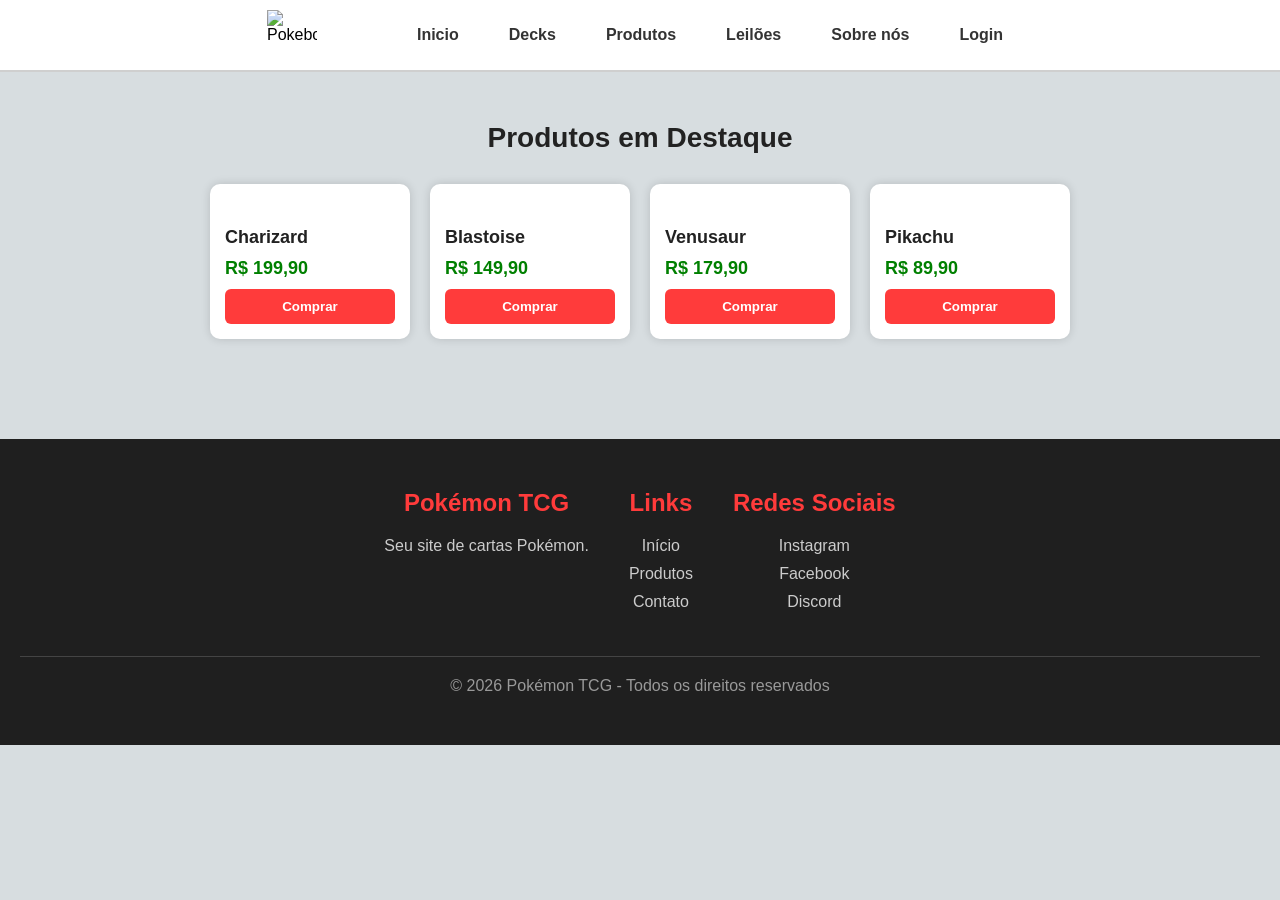
==== index.html @ 37d03e7b "rodapé e cabeçalho pronto" ====
<!DOCTYPE html>
<html lang="pt-BR">
<head>
<meta charset="UTF-8">
<meta name="viewport" content="width=device-width, initial-scale=1.0">
<title>Pokémon TCG</title>
<style>
    
*{
    margin:0;
    padding:0;
    box-sizing:border-box;
    font-family: Arial, Helvetica, sans-serif;
}

body{
    background:#d7dde0;
}

header{
    width:100%;
    background:white;
    border-bottom:2px solid #cfcfcf;
}
.topbar{
    width:100%;
    height:70px;
    display:flex;
    justify-content:center;
    align-items:center;
    gap:50px;
}

.topbar a{
    text-decoration:none;
    color:#333;
    font-weight:bold;
    transition:0.3s;
}

.topbar a:hover{
    color:#ff3b3b;
}

.banner{
    width:100%;
    height:280px;
    background:linear-gradient(135deg,#77d37d,#b6ffbe);
    display:flex;
    justify-content:center;
    align-items:center;
    flex-direction:column;
    color:white;
    text-align:center;
}

.banner h1{
    background:#d65a6f;
    padding:12px 50px;
    border-radius:5px;
    font-size:32px;
    margin-bottom:10px;
}

.banner p{
    font-size:18px;
    text-shadow:1px 1px 2px black;
}

.produtos{
    width:100%;
    padding:50px 0;
    display:flex;
    justify-content:center;
    
}
.box-produtos{
    width:1100px;
}

.titulo{
    text-align:center;
    margin-bottom:30px;
    color:#222;
    font-size:28px;
}

.lista{
    display:flex;
    justify-content:center;
    gap:20px;
    flex-wrap:wrap;
}

.card{
    width:200px;
    background:white;
    border-radius:10px;
    padding:15px;
    box-shadow:0 0 10px rgba(0,0,0,0.15);
    transition:0.3s;
}

.card:hover{
    transform:translateY(-5px);
}

.card img{
    width:100%;
    border-radius:8px;
}

.card h3{
    margin-top:10px;
    font-size:18px;
    color:#222;
}

.preco{
    color:green;
    font-weight:bold;
    margin:10px 0;
    font-size:18px;
}

.botao{
    width:100%;
    padding:10px;
    border:none;
    border-radius:6px;
    background:#ff3b3b;
    color:white;
    font-weight:bold;
    cursor:pointer;
    transition:0.3s;
}

.botao:hover{
    background:#d92d2d;
}

footer{
    background:#1f1f1f;
    color:white;
    padding:50px 20px;
    margin-top:50px;
}

.footer-container{
    max-width:1200px;
    margin:auto;
    display:flex;
    flex-wrap:wrap;
    gap:40px;
    justify-content:center;
    text-align:center;
}

.footer-box h2{
    margin-bottom:15px;
    color:#ff3b3b;
}

.footer-box p{
      color:#ccc;
    text-decoration:none;
    line-height:28px;
}
.footer-box a{
    color:#ccc;
    text-decoration:none;
    line-height:28px;
}

.footer-box a:hover{
    color:white;
}

.copy{
    text-align:center;
    margin-top:40px;
    border-top:1px solid #444;
    padding-top:20px;
    color:#999;
}
  
.logo{
    width:50px;
    height:50px;
    margin-right:40px;
      position: relative;
    left: -10px;
}

.logo img{
    width:80px;
    height:80px;
}
</style>
</head>
<body>
<header>
    <div class="topbar">
         <img class="logo" src="pokebola.png" alt="Pokebola">
        <a href="index.html">Inicio</a>
        <a>Decks</a>
        <a>Produtos</a>
        <a>Leilões</a>
        <a href="#">Sobre nós</a>
        <a href="Login.html">Login</a>
    </div>
</header>

<div class="produtos">

    <div class="box-produtos">
        <h2 class="titulo">Produtos em Destaque</h2>
        <div class="lista">
            <div class="card">
                <img src="https://images.pokemontcg.io/base1/4.png" alt="">
                <h3>Charizard</h3>
                <p class="preco">R$ 199,90</p>
                <button class="botao">Comprar</button>
            </div>
            <div class="card">
                <img src="https://images.pokemontcg.io/base1/2.png" alt="">
                <h3>Blastoise</h3>
                <p class="preco">R$ 149,90</p>
                <button class="botao">Comprar</button>
            </div>
            <div class="card">
                <img src="https://images.pokemontcg.io/base1/15.png" alt="">
                <h3>Venusaur</h3>
                <p class="preco">R$ 179,90</p>
                <button class="botao">Comprar</button>
            </div>

            <div class="card">
                <img src="https://images.pokemontcg.io/base1/58.png" alt="">
                <h3>Pikachu</h3>
                <p class="preco">R$ 89,90</p>
                <button class="botao">Comprar</button>
            </div>
        </div>
    </div>
</div>
<footer>
    <div class="footer-container">
        <div class="footer-box">
            <h2>Pokémon TCG</h2>
            <p>Seu site de cartas Pokémon.</p>
        </div>
        <div class="footer-box">
            <h2>Links</h2>
            <a href="#">Início</a><br>
            <a href="#">Produtos</a><br>
            <a href="#">Contato</a>
        </div>
        <div class="footer-box">
            <h2>Redes Sociais</h2>
            <p>Instagram</p>
            <p>Facebook</p>
            <p>Discord</p>
        </div>
    </div>
    <div class="copy">
        © 2026 Pokémon TCG - Todos os direitos reservados
    </div>
</footer>
</body>
</html>
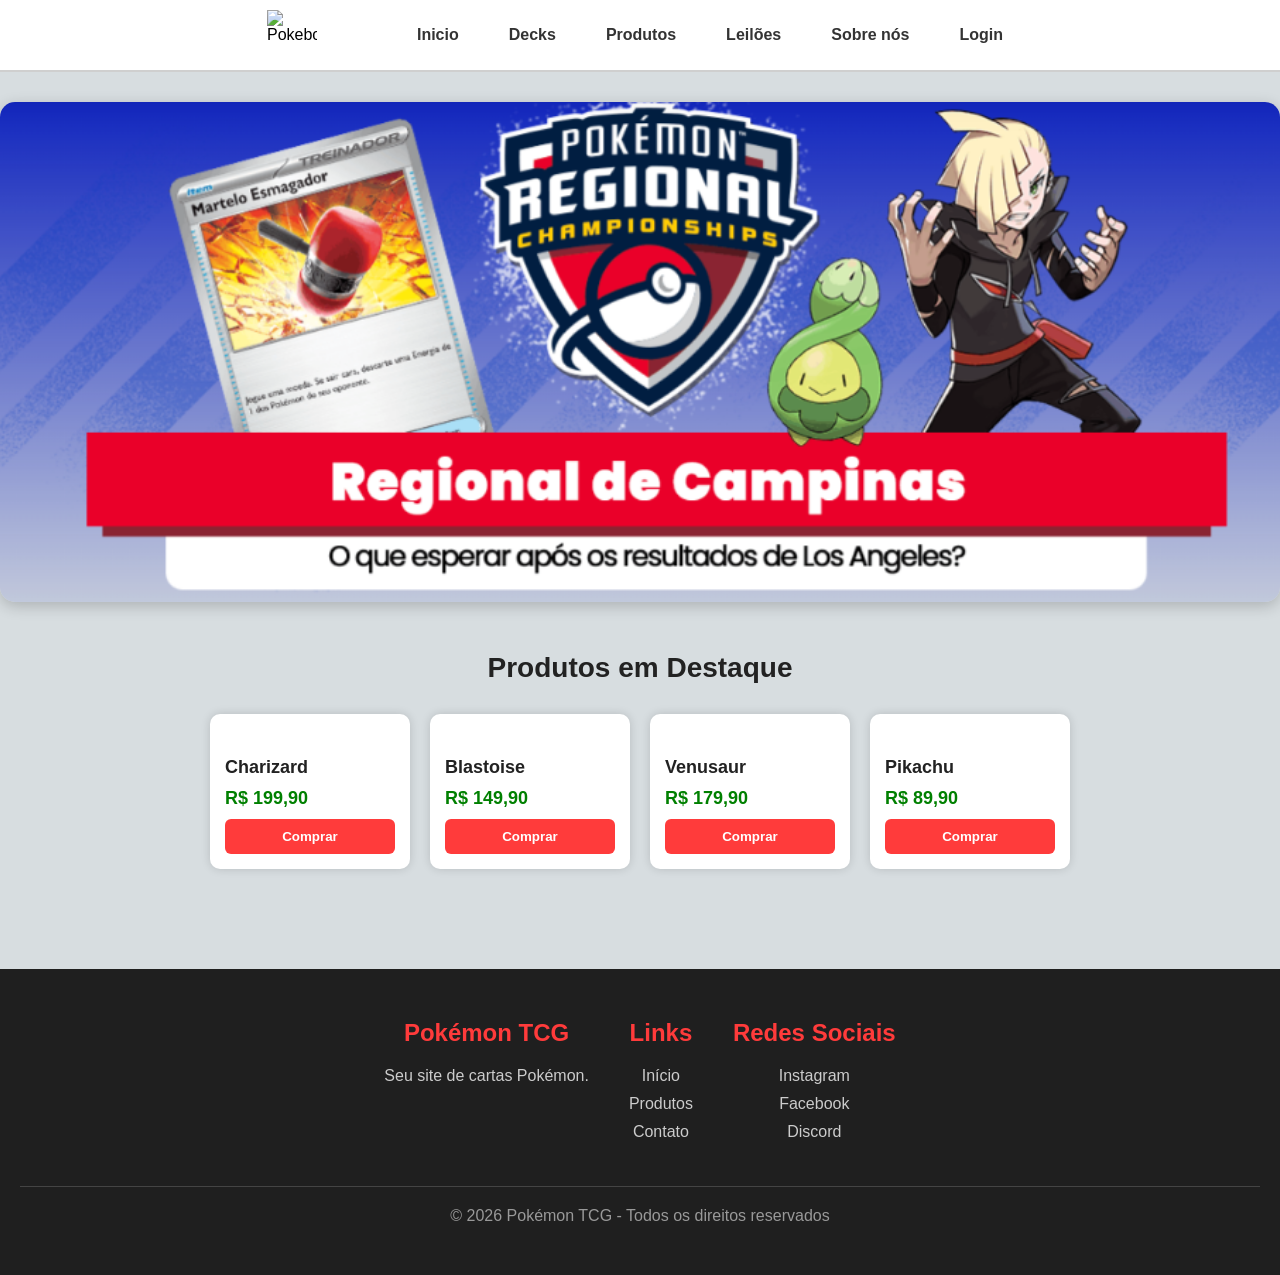
==== commit 0093a235: "pagina inicial, login e cadastro completos" ====
--- a/index.html
+++ b/index.html
@@ -4,19 +4,16 @@
 <meta charset="UTF-8">
 <meta name="viewport" content="width=device-width, initial-scale=1.0">
 <title>Pokémon TCG</title>
-<style>
-    
+<style>  
 *{
     margin:0;
     padding:0;
     box-sizing:border-box;
     font-family: Arial, Helvetica, sans-serif;
 }
-
 body{
     background:#d7dde0;
 }
-
 header{
     width:100%;
     background:white;
@@ -30,43 +27,15 @@
     align-items:center;
     gap:50px;
 }
-
 .topbar a{
     text-decoration:none;
     color:#333;
     font-weight:bold;
     transition:0.3s;
 }
-
 .topbar a:hover{
     color:#ff3b3b;
 }
-
-.banner{
-    width:100%;
-    height:280px;
-    background:linear-gradient(135deg,#77d37d,#b6ffbe);
-    display:flex;
-    justify-content:center;
-    align-items:center;
-    flex-direction:column;
-    color:white;
-    text-align:center;
-}
-
-.banner h1{
-    background:#d65a6f;
-    padding:12px 50px;
-    border-radius:5px;
-    font-size:32px;
-    margin-bottom:10px;
-}
-
-.banner p{
-    font-size:18px;
-    text-shadow:1px 1px 2px black;
-}
-
 .produtos{
     width:100%;
     padding:50px 0;
@@ -196,6 +165,50 @@
     width:80px;
     height:80px;
 }
+.carrossel-container {
+    width: 100%;
+    height: 500px;
+    margin: 30px auto 0 auto;
+    overflow: hidden;
+    border-radius: 15px;
+    box-shadow: 0 4px 15px rgba(0,0,0,0.2);
+    
+}
+
+.carrossel-slides {
+    display: flex;
+    width: 300%;
+    height: 100%;
+    animation: deslizar 12s infinite ease-in-out;
+}
+
+.slide {
+    width: 100%;
+    height: 100%;
+}
+
+.slide img {
+    width: 100%;
+    height: 100%;
+    object-fit: cover;
+}
+
+@keyframes deslizar {
+    0%, 25% {
+        transform: translateX(0);
+    }
+    33%, 58% {
+        transform: translateX(-33.33%);
+    }
+    66%, 91% {
+        transform: translateX(-66.66%);
+    }
+    100% {
+        transform: translateX(0);
+    }
+}
+
+
 </style>
 </head>
 <body>
@@ -210,7 +223,13 @@
         <a href="Login.html">Login</a>
     </div>
 </header>
-
+<div class="carrossel-container">
+    <div class="carrossel-slides">
+        <div class="slide"><img src="1.png" alt="Destaque 1"></div>
+        <div class="slide"><img src="2.png" alt="Destaque 2"></div>
+        <div class="slide"><img src="3.png" alt="Destaque 3"></div>
+    </div>
+</div>
 <div class="produtos">
 
     <div class="box-produtos">
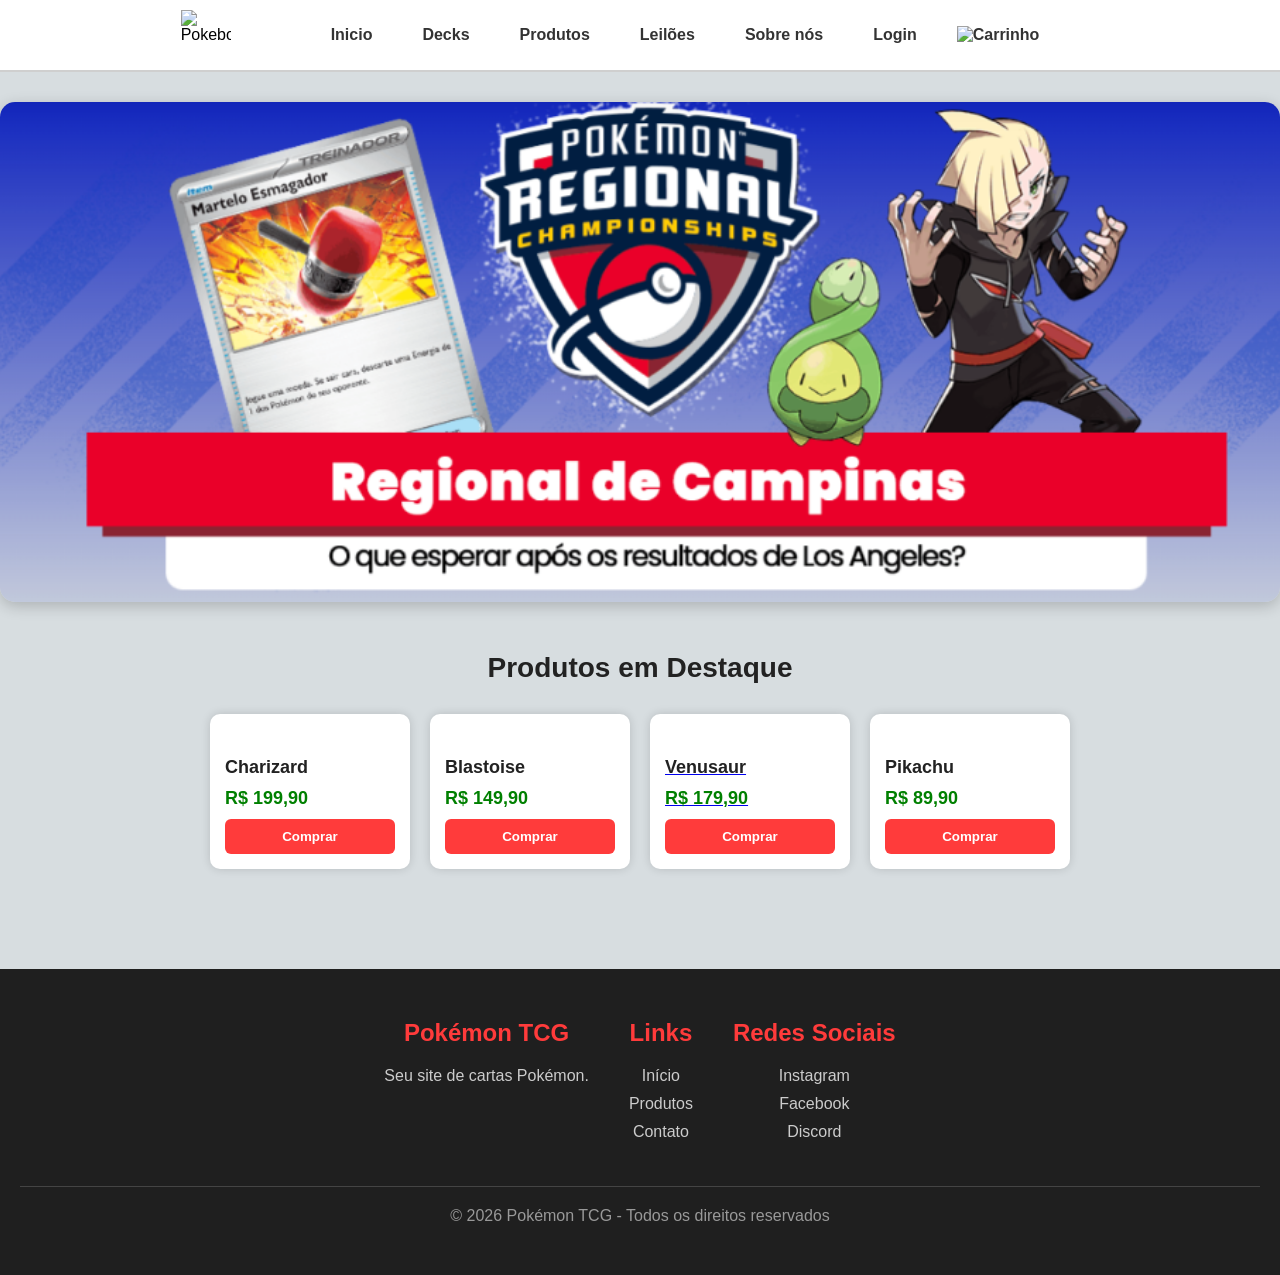
==== commit 583e1a39: "correcao paginas" ====
--- a/index.html
+++ b/index.html
@@ -145,7 +145,7 @@
     color:white;
 }
 
-.copy{
+.DireitosAutorais{
     text-align:center;
     margin-top:40px;
     border-top:1px solid #444;
@@ -162,6 +162,17 @@
 }
 
 .logo img{
+    width:80px;
+    height:80px;
+}
+.carrinho{
+  width:50px;
+    height:50px;
+    margin-right:40px;
+      position: relative;
+    right: 10px; 
+}
+.carrinho img{
     width:80px;
     height:80px;
 }
@@ -219,8 +230,11 @@
         <a>Decks</a>
         <a>Produtos</a>
         <a>Leilões</a>
-        <a href="#">Sobre nós</a>
+        <a href="Sobrenos.html">Sobre nós</a>
         <a href="Login.html">Login</a>
+        <a href="Carrinho.html">
+            <img class="carrinho" src="carrinho.png" alt="Carrinho">
+        </a>
     </div>
 </header>
 <div class="carrossel-container">
@@ -247,13 +261,14 @@
                 <p class="preco">R$ 149,90</p>
                 <button class="botao">Comprar</button>
             </div>
+            <a href="TelaProduto.html">
             <div class="card">
                 <img src="https://images.pokemontcg.io/base1/15.png" alt="">
                 <h3>Venusaur</h3>
                 <p class="preco">R$ 179,90</p>
                 <button class="botao">Comprar</button>
             </div>
-
+</a>
             <div class="card">
                 <img src="https://images.pokemontcg.io/base1/58.png" alt="">
                 <h3>Pikachu</h3>
@@ -282,7 +297,7 @@
             <p>Discord</p>
         </div>
     </div>
-    <div class="copy">
+    <div class="DireitosAutorais">
         © 2026 Pokémon TCG - Todos os direitos reservados
     </div>
 </footer>
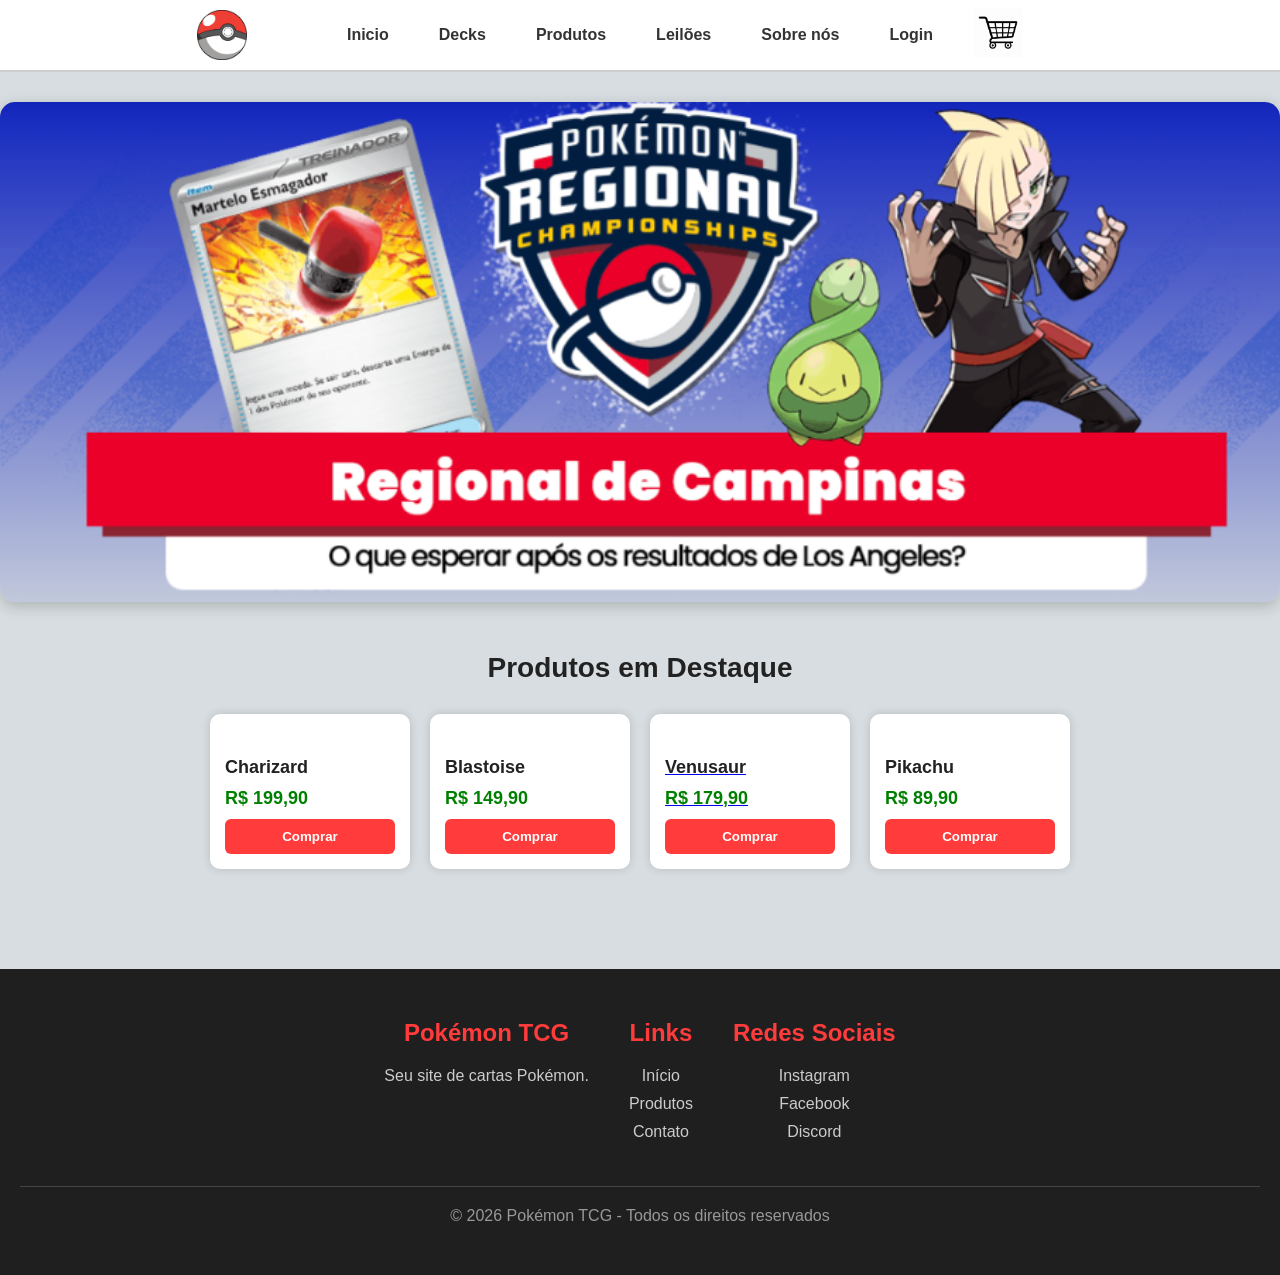
==== commit b31543a7: "correcao imagens" ====
--- a/index.html
+++ b/index.html
@@ -225,7 +225,7 @@
 <body>
 <header>
     <div class="topbar">
-         <img class="logo" src="pokebola.png" alt="Pokebola">
+         <img class="logo" src="Pokebola.png" alt="Pokebola">
         <a href="index.html">Inicio</a>
         <a>Decks</a>
         <a>Produtos</a>
@@ -233,7 +233,7 @@
         <a href="Sobrenos.html">Sobre nós</a>
         <a href="Login.html">Login</a>
         <a href="Carrinho.html">
-            <img class="carrinho" src="carrinho.png" alt="Carrinho">
+            <img class="carrinho" src="Carrinho.png" alt="Carrinho">
         </a>
     </div>
 </header>
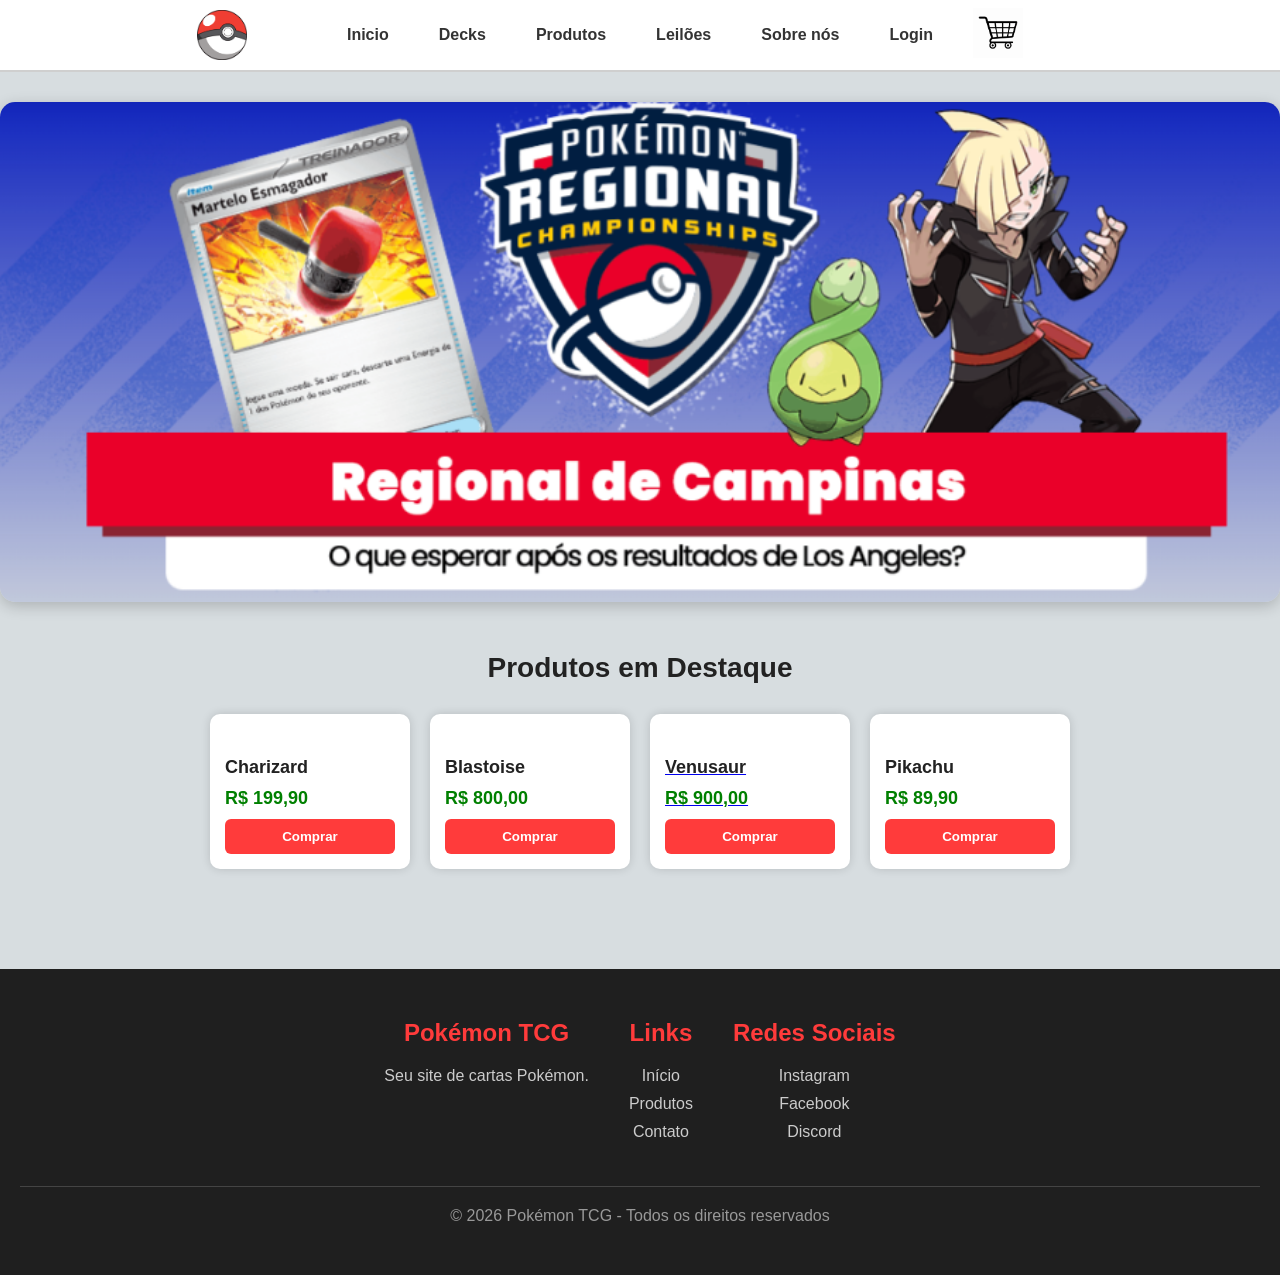
==== commit e49ce728: "que Deus nos ajude" ====
--- a/index.html
+++ b/index.html
@@ -237,6 +237,7 @@
         </a>
     </div>
 </header>
+<!-- peguei esse carosel no youtube espero q n quebre no clular -->
 <div class="carrossel-container">
     <div class="carrossel-slides">
         <div class="slide"><img src="1.png" alt="Destaque 1"></div>
@@ -244,6 +245,7 @@
         <div class="slide"><img src="3.png" alt="Destaque 3"></div>
     </div>
 </div>
+<!-- as imagen puxei direto de um repositorio no git  -->
 <div class="produtos">
 
     <div class="box-produtos">
@@ -258,14 +260,14 @@
             <div class="card">
                 <img src="https://images.pokemontcg.io/base1/2.png" alt="">
                 <h3>Blastoise</h3>
-                <p class="preco">R$ 149,90</p>
+                <p class="preco">R$ 800,00</p>
                 <button class="botao">Comprar</button>
             </div>
             <a href="TelaProduto.html">
             <div class="card">
                 <img src="https://images.pokemontcg.io/base1/15.png" alt="">
                 <h3>Venusaur</h3>
-                <p class="preco">R$ 179,90</p>
+                <p class="preco">R$ 900,00</p>
                 <button class="botao">Comprar</button>
             </div>
 </a>
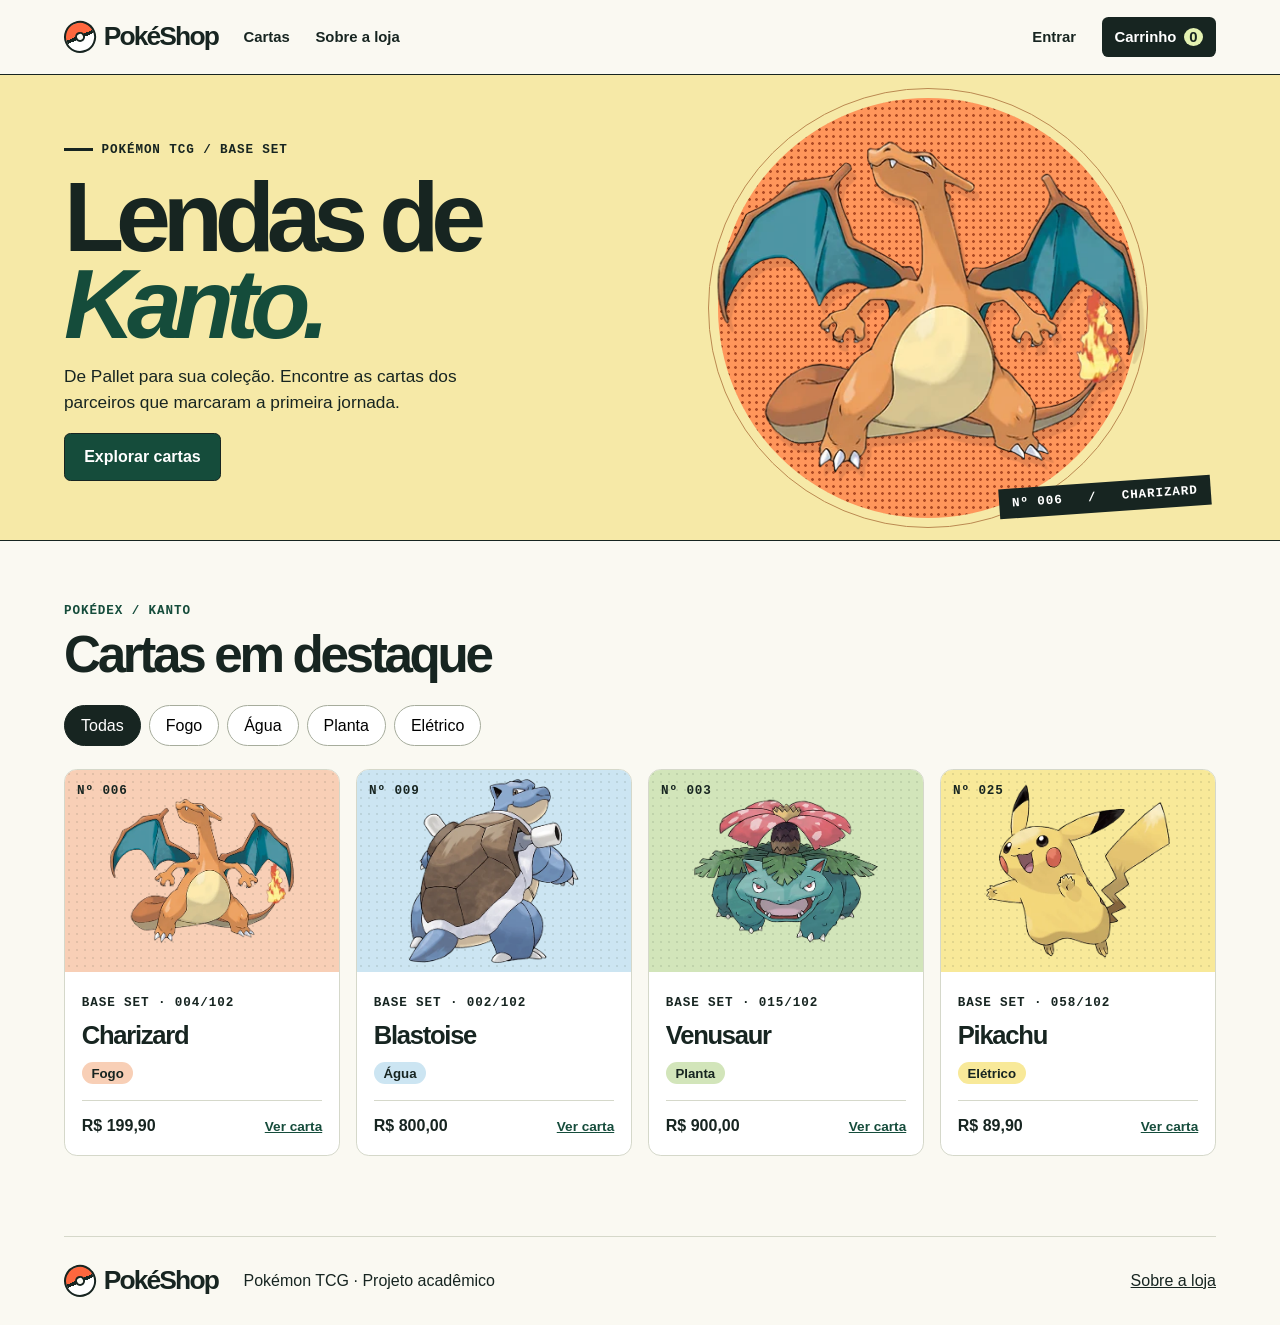
==== commit b7a8b4b2: "Reformula a PokéShop com a coleção de Kanto e carrinho local" ====
--- a/index.html
+++ b/index.html
@@ -1,307 +1,41 @@
-<!DOCTYPE html>
+<!doctype html>
 <html lang="pt-BR">
 <head>
-<meta charset="UTF-8">
-<meta name="viewport" content="width=device-width, initial-scale=1.0">
-<title>Pokémon TCG</title>
-<style>  
-*{
-    margin:0;
-    padding:0;
-    box-sizing:border-box;
-    font-family: Arial, Helvetica, sans-serif;
-}
-body{
-    background:#d7dde0;
-}
-header{
-    width:100%;
-    background:white;
-    border-bottom:2px solid #cfcfcf;
-}
-.topbar{
-    width:100%;
-    height:70px;
-    display:flex;
-    justify-content:center;
-    align-items:center;
-    gap:50px;
-}
-.topbar a{
-    text-decoration:none;
-    color:#333;
-    font-weight:bold;
-    transition:0.3s;
-}
-.topbar a:hover{
-    color:#ff3b3b;
-}
-.produtos{
-    width:100%;
-    padding:50px 0;
-    display:flex;
-    justify-content:center;
-    
-}
-.box-produtos{
-    width:1100px;
-}
-
-.titulo{
-    text-align:center;
-    margin-bottom:30px;
-    color:#222;
-    font-size:28px;
-}
-
-.lista{
-    display:flex;
-    justify-content:center;
-    gap:20px;
-    flex-wrap:wrap;
-}
-
-.card{
-    width:200px;
-    background:white;
-    border-radius:10px;
-    padding:15px;
-    box-shadow:0 0 10px rgba(0,0,0,0.15);
-    transition:0.3s;
-}
-
-.card:hover{
-    transform:translateY(-5px);
-}
-
-.card img{
-    width:100%;
-    border-radius:8px;
-}
-
-.card h3{
-    margin-top:10px;
-    font-size:18px;
-    color:#222;
-}
-
-.preco{
-    color:green;
-    font-weight:bold;
-    margin:10px 0;
-    font-size:18px;
-}
-
-.botao{
-    width:100%;
-    padding:10px;
-    border:none;
-    border-radius:6px;
-    background:#ff3b3b;
-    color:white;
-    font-weight:bold;
-    cursor:pointer;
-    transition:0.3s;
-}
-
-.botao:hover{
-    background:#d92d2d;
-}
-
-footer{
-    background:#1f1f1f;
-    color:white;
-    padding:50px 20px;
-    margin-top:50px;
-}
-
-.footer-container{
-    max-width:1200px;
-    margin:auto;
-    display:flex;
-    flex-wrap:wrap;
-    gap:40px;
-    justify-content:center;
-    text-align:center;
-}
-
-.footer-box h2{
-    margin-bottom:15px;
-    color:#ff3b3b;
-}
-
-.footer-box p{
-      color:#ccc;
-    text-decoration:none;
-    line-height:28px;
-}
-.footer-box a{
-    color:#ccc;
-    text-decoration:none;
-    line-height:28px;
-}
-
-.footer-box a:hover{
-    color:white;
-}
-
-.DireitosAutorais{
-    text-align:center;
-    margin-top:40px;
-    border-top:1px solid #444;
-    padding-top:20px;
-    color:#999;
-}
-  
-.logo{
-    width:50px;
-    height:50px;
-    margin-right:40px;
-      position: relative;
-    left: -10px;
-}
-
-.logo img{
-    width:80px;
-    height:80px;
-}
-.carrinho{
-  width:50px;
-    height:50px;
-    margin-right:40px;
-      position: relative;
-    right: 10px; 
-}
-.carrinho img{
-    width:80px;
-    height:80px;
-}
-.carrossel-container {
-    width: 100%;
-    height: 500px;
-    margin: 30px auto 0 auto;
-    overflow: hidden;
-    border-radius: 15px;
-    box-shadow: 0 4px 15px rgba(0,0,0,0.2);
-    
-}
-
-.carrossel-slides {
-    display: flex;
-    width: 300%;
-    height: 100%;
-    animation: deslizar 12s infinite ease-in-out;
-}
-
-.slide {
-    width: 100%;
-    height: 100%;
-}
-
-.slide img {
-    width: 100%;
-    height: 100%;
-    object-fit: cover;
-}
-
-@keyframes deslizar {
-    0%, 25% {
-        transform: translateX(0);
-    }
-    33%, 58% {
-        transform: translateX(-33.33%);
-    }
-    66%, 91% {
-        transform: translateX(-66.66%);
-    }
-    100% {
-        transform: translateX(0);
-    }
-}
-
-
-</style>
+  <meta charset="utf-8">
+  <meta name="viewport" content="width=device-width, initial-scale=1">
+  <title>Coleção de Kanto | PokéShop</title>
+  <link rel="stylesheet" href="loja.css">
+  <script src="loja.js" defer></script>
 </head>
 <body>
-<header>
-    <div class="topbar">
-         <img class="logo" src="Pokebola.png" alt="Pokebola">
-        <a href="index.html">Inicio</a>
-        <a>Decks</a>
-        <a>Produtos</a>
-        <a>Leilões</a>
-        <a href="Sobrenos.html">Sobre nós</a>
-        <a href="Login.html">Login</a>
-        <a href="Carrinho.html">
-            <img class="carrinho" src="Carrinho.png" alt="Carrinho">
-        </a>
-    </div>
-</header>
-<!-- peguei esse carosel no youtube espero q n quebre no clular -->
-<div class="carrossel-container">
-    <div class="carrossel-slides">
-        <div class="slide"><img src="1.png" alt="Destaque 1"></div>
-        <div class="slide"><img src="2.png" alt="Destaque 2"></div>
-        <div class="slide"><img src="3.png" alt="Destaque 3"></div>
-    </div>
-</div>
-<!-- as imagen puxei direto de um repositorio no git  -->
-<div class="produtos">
-
-    <div class="box-produtos">
-        <h2 class="titulo">Produtos em Destaque</h2>
-        <div class="lista">
-            <div class="card">
-                <img src="https://images.pokemontcg.io/base1/4.png" alt="">
-                <h3>Charizard</h3>
-                <p class="preco">R$ 199,90</p>
-                <button class="botao">Comprar</button>
-            </div>
-            <div class="card">
-                <img src="https://images.pokemontcg.io/base1/2.png" alt="">
-                <h3>Blastoise</h3>
-                <p class="preco">R$ 800,00</p>
-                <button class="botao">Comprar</button>
-            </div>
-            <a href="TelaProduto.html">
-            <div class="card">
-                <img src="https://images.pokemontcg.io/base1/15.png" alt="">
-                <h3>Venusaur</h3>
-                <p class="preco">R$ 900,00</p>
-                <button class="botao">Comprar</button>
-            </div>
-</a>
-            <div class="card">
-                <img src="https://images.pokemontcg.io/base1/58.png" alt="">
-                <h3>Pikachu</h3>
-                <p class="preco">R$ 89,90</p>
-                <button class="botao">Comprar</button>
-            </div>
-        </div>
-    </div>
-</div>
-<footer>
-    <div class="footer-container">
-        <div class="footer-box">
-            <h2>Pokémon TCG</h2>
-            <p>Seu site de cartas Pokémon.</p>
-        </div>
-        <div class="footer-box">
-            <h2>Links</h2>
-            <a href="#">Início</a><br>
-            <a href="#">Produtos</a><br>
-            <a href="#">Contato</a>
-        </div>
-        <div class="footer-box">
-            <h2>Redes Sociais</h2>
-            <p>Instagram</p>
-            <p>Facebook</p>
-            <p>Discord</p>
-        </div>
-    </div>
-    <div class="DireitosAutorais">
-        © 2026 Pokémon TCG - Todos os direitos reservados
-    </div>
-</footer>
+<a class="skip" href="#principal">Pular para o conteúdo</a>
+<header class="mast"><div class="navwrap"><a class="brand" href="index.html"><i class="ball"></i>PokéShop</a><nav aria-label="Principal"><a href="index.html#catalogo">Cartas</a><a href="Sobrenos.html">Sobre a loja</a></nav><div class="tools"><a href="Login.html">Entrar</a><a class="bag" href="Carrinho.html">Carrinho <b data-count>0</b></a></div></div></header>
+<main id="principal">
+<section class="hero">
+  <div class="hero-inner">
+    <div class="hero-copy"><span class="edition"><i></i> POKÉMON TCG / BASE SET</span>
+    <h1>Lendas de<br><em>Kanto.</em></h1>
+    <p>De Pallet para sua coleção. Encontre as cartas dos parceiros que marcaram a primeira jornada.</p>
+    <a class="button primary" href="#catalogo">Explorar cartas</a></div>
+    <a class="hero-art" href="TelaProduto.html?carta=charizard" aria-label="Ver a carta Charizard"><div class="disc"></div><img src="art/6.webp" alt="" width="475" height="475"><span class="specimen">Nº 006 &nbsp; / &nbsp; CHARIZARD</span></a>
+  </div>
+</section>
+<section id="catalogo" class="wrap catalog"><small class="section-label">POKÉDEX / KANTO</small><h2>Cartas em destaque</h2>
+  <div class="filters" role="group" aria-label="Filtrar cartas por tipo"><button type="button" data-filter="Todas" aria-pressed="true">Todas</button><button type="button" data-filter="Fogo" aria-pressed="false">Fogo</button><button type="button" data-filter="Água" aria-pressed="false">Água</button><button type="button" data-filter="Planta" aria-pressed="false">Planta</button><button type="button" data-filter="Elétrico" aria-pressed="false">Elétrico</button></div>
+  <div class="grid">
+    <article class="tile" data-type="Fogo"><a href="TelaProduto.html?carta=charizard">
+      <div class="art t6"><span class="dex">Nº 006</span><img src="art/6.webp" width="475" height="475" alt="Charizard"></div>
+      <div class="tiletext"><small>BASE SET · 004/102</small><h3>Charizard</h3><span class="type t6">Fogo</span><div class="price">R$ 199,90<span>Ver carta</span></div></div></a></article>
+    <article class="tile" data-type="Água"><a href="TelaProduto.html?carta=blastoise">
+      <div class="art t9"><span class="dex">Nº 009</span><img src="art/9.webp" width="475" height="475" alt="Blastoise"></div>
+      <div class="tiletext"><small>BASE SET · 002/102</small><h3>Blastoise</h3><span class="type t9">Água</span><div class="price">R$ 800,00<span>Ver carta</span></div></div></a></article>
+    <article class="tile" data-type="Planta"><a href="TelaProduto.html?carta=venusaur">
+      <div class="art t3"><span class="dex">Nº 003</span><img src="art/3.webp" width="475" height="475" alt="Venusaur"></div>
+      <div class="tiletext"><small>BASE SET · 015/102</small><h3>Venusaur</h3><span class="type t3">Planta</span><div class="price">R$ 900,00<span>Ver carta</span></div></div></a></article>
+    <article class="tile" data-type="Elétrico"><a href="TelaProduto.html?carta=pikachu">
+      <div class="art t25"><span class="dex">Nº 025</span><img src="art/25.webp" width="475" height="475" alt="Pikachu"></div>
+      <div class="tiletext"><small>BASE SET · 058/102</small><h3>Pikachu</h3><span class="type t25">Elétrico</span><div class="price">R$ 89,90<span>Ver carta</span></div></div></a></article></div><p class="sr" role="status" id="results"></p>
+</section></main>
+<footer><a class="brand" href="index.html"><i class="ball"></i>PokéShop</a><span>Pokémon TCG · Projeto acadêmico</span><a href="Sobrenos.html">Sobre a loja</a></footer>
 </body>
 </html>
--- a/loja.css
+++ b/loja.css
@@ -0,0 +1,116 @@
+:root {
+  --ink: #172521;
+  --paper: #faf9f2;
+  --leaf: #154c3b;
+  --orange: #ff713c;
+  --line: #d5d8ca;
+  --mono: "Courier New", monospace;
+}
+* { box-sizing: border-box; }
+html { scroll-behavior: smooth; }
+body { margin: 0; background: var(--paper); color: var(--ink); font: 1rem/1.5 Inter, Arial, sans-serif; }
+a { color: inherit; }
+button, input { font: inherit; }
+button, .button { cursor: pointer; }
+:focus-visible { outline: 3px solid #1264bc; outline-offset: 4px; }
+.skip, .sr { position: absolute; clip-path: inset(50%); width: 1px; height: 1px; overflow: hidden; }
+.skip:focus { clip-path: none; width: auto; height: auto; background: white; z-index: 5; padding: 1rem; }
+.wrap, .navwrap, .hero-inner, footer { width: min(1180px, 90%); margin-inline: auto; }
+.mast { border-bottom: 1px solid var(--ink); background: var(--paper); }
+.navwrap, nav, .tools, .brand, footer { display: flex; align-items: center; gap: 1.6rem; }
+.navwrap { min-height: 74px; }
+.navwrap a, .brand, .button, .tile a { text-decoration: none; }
+.navwrap a:hover, footer a:hover { text-decoration: underline; }
+.brand { font-size: 1.65rem; font-weight: 900; letter-spacing: -.07em; gap: .5rem; }
+.ball { display: inline-block; position: relative; width: 1.2em; height: 1.2em; border-radius: 50%; border: 2px solid var(--ink); background: linear-gradient(to bottom, #ff673e 44%, var(--ink) 44% 56%, #fff 56%); transform: rotate(-23deg); }
+.ball::after { content: ''; position: absolute; inset: 31%; border: 2px solid var(--ink); background: var(--paper); border-radius: 50%; }
+nav, .tools { font-size: .93rem; font-weight: 650; }
+.tools { margin-left: auto; }
+.bag { background: var(--ink); color: white; padding: .55rem .8rem; border-radius: .4rem; }
+.bag b { background: #e4f2b2; color: var(--ink); border-radius: 50%; padding: .08rem .35rem; margin-left: .2rem; }
+.hero { background: #f6e9a7; overflow: hidden; border-bottom: 1px solid var(--ink); }
+.hero-inner { display: grid; grid-template-columns: 1fr 1fr; align-items: center; position: relative; }
+.hero-copy { padding: 3.5rem 0; z-index: 1; }
+.edition, .section-label, .specimen, .dex, .tile small { font: 700 .79rem/1.4 var(--mono); letter-spacing: .07em; }
+.edition { display: inline-flex; align-items: center; gap: .55rem; }
+.edition i { width: 1.8rem; border-top: 3px solid; }
+h1, h2, h3, p { margin-top: 0; }
+.hero h1 { margin: 1rem 0; font-size: clamp(4rem, 7.7vw, 7.4rem); line-height: .88; letter-spacing: -.083em; }
+.hero h1 em { color: var(--leaf); }
+.hero-copy p { max-width: 28rem; font-size: 1.08rem; }
+.button { display: inline-flex; align-items: center; justify-content: center; min-height: 46px; padding: .7rem 1.2rem; border: 1px solid var(--ink); border-radius: .4rem; font-weight: 700; }
+.primary { background: var(--leaf); color: white; }
+.primary:hover { background: var(--ink); }
+.secondary { background: white; color: var(--ink); }
+.hero-art { display: grid; place-items: center; position: relative; align-self: stretch; isolation: isolate; }
+.disc { position: absolute; width: min(87%, 420px); aspect-ratio: 1; border-radius: 50%; background: radial-gradient(#ae4a24 1px, transparent 1.7px) 0 0/7px 7px, #ff965b; z-index: -1; }
+.disc::after { content: ''; position: absolute; inset: -10px; border: 1px solid #bb8951; border-radius: 50%; }
+.hero-art img { height: auto; width: min(100%, 465px); filter: drop-shadow(5px 9px 0 #53322024); transition: transform .2s; }
+.hero-art:hover img { transform: rotate(-2deg); }
+.specimen { position: absolute; bottom: 6%; right: 1%; background: var(--ink); color: white; padding: .4rem .8rem; transform: rotate(-4deg); }
+.catalog, .interior { padding-block: 3.5rem 5rem; }
+.section-label { color: var(--leaf); }
+h2, .interior h1, .panel h1 { font-size: clamp(2.1rem,4vw,3.6rem); line-height: 1.06; letter-spacing: -.065em; margin: .45rem 0 1.4rem; }
+.filters { display: flex; flex-wrap: wrap; gap: .5rem; margin-bottom: 1.4rem; }
+.filters button, .quantity button { background: white; border: 1px solid #a6ac9c; border-radius: 2rem; padding: .48rem 1rem; }
+.filters button[aria-pressed=true] { color: white; background: var(--ink); border-color: var(--ink); }
+.grid, .products-grid { display: grid; gap: 1rem; grid-template-columns: repeat(4,1fr); }
+.tile, .product-card, .panel { background: white; border: 1px solid var(--line); border-radius: .8rem; overflow: hidden; }
+.tile a { display: block; }
+.art { position: relative; display: grid; place-items: center; overflow: hidden; background-image: radial-gradient(#263a281c 1px, transparent 1px); background-size: 8px 8px; }
+.art img { width: 74%; height: auto; transition: transform .2s; }
+.tile:hover img { transform: scale(1.05); }
+.dex { position: absolute; top: .75rem; left: .75rem; }
+.t6 { background-color: #f8cfb6; }
+.t9 { background-color: #cce5f2; }
+.t3 { background-color: #d2e5ba; }
+.t25 { background-color: #f8e999; }
+.tiletext, .product-card { padding: 1.05rem; }
+.tile h3 { margin: .15rem 0 .4rem; font-size: 1.6rem; letter-spacing: -.05em; }
+.type { border-radius: 2rem; padding: .22rem .6rem; font-size: .83rem; font-weight: bold; }
+.price { display: flex; justify-content: space-between; align-items: baseline; flex-wrap: wrap; gap: .3rem; border-top: 1px solid var(--line); margin-top: 1rem; padding-top: .8rem; font-weight: bold; }
+.price span { font-size: .85rem; color: var(--leaf); text-decoration: underline; }
+footer { border-top: 1px solid var(--line); padding: 1.5rem 0; flex-wrap: wrap; }
+footer > :last-child { margin-left: auto; }
+.narrow { max-width: 850px; min-height: 64vh; }
+.back { display: inline-block; margin-bottom: 1.3rem; }
+.detail { display: grid; grid-template-columns: 1fr 1fr; align-items: center; gap: 3rem; margin-bottom: 4rem; }
+.card-art { border-radius: 1rem; padding: 2rem; text-align: center; }
+.card-art img { display: block; max-width: min(100%,270px); margin: auto; max-height: 390px; object-fit: contain; }
+.detail strong { display: block; font-size: 1.65rem; margin: 1rem 0; }
+.products-grid { grid-template-columns: repeat(3,1fr); }
+.product-card img { width: 100%; height: 160px; object-fit: contain; }
+.product-card h3 { margin: .8rem 0; }
+.card-price, .card-comment-title { font-weight: bold; }
+.card-comment-title { margin-top: .8rem; }
+.about-card p { max-width: 70ch; }
+.about-card h2, .related-title { font-size: 2rem; margin-top: 2rem; }
+.about-card td, .about-card th { padding: .65rem; border-bottom: 1px solid var(--line); text-align: left; }
+.auth { display: grid; place-items: center; padding: 3rem 5%; background: #e5ebd6; }
+.panel { width: min(100%,450px); padding: 2rem; }
+.panel form { display: grid; gap: .5rem; }
+.panel input { padding: .65rem; border-radius: .4rem; border: 1px solid #98a395; margin-bottom: .6rem; width: 100%; }
+.row { display: flex; gap: 1rem; align-items: center; flex-wrap: wrap; padding: 1rem 0; border-bottom: 1px solid var(--line); }
+.row img { width: 55px; }
+.quantity { display: flex; align-items: center; gap: .6rem; margin-left: auto; }
+.total { font-size: 1.4rem; font-weight: bold; margin-block: 1rem; }
+@media(max-width:850px) { .grid { grid-template-columns: repeat(2,1fr); } }
+@media(max-width:650px) {
+  .navwrap { flex-wrap: wrap; gap: .5rem; padding-block: .65rem; }
+  nav { order: 3; width: 100%; }
+  .tools { gap: .65rem; }
+  .hero-inner, .detail { grid-template-columns: 1fr; }
+  .hero-copy { padding: 2rem 0 0; }
+  .hero-art { min-height: 215px; }
+  .hero-art img { width: min(69%,280px); }
+  .disc { width: min(55%,215px); }
+  .catalog, .interior { padding-block: 2rem 3rem; }
+  .products-grid { grid-template-columns: 1fr; }
+  .grid { gap: .65rem; }
+  .tiletext { padding: .75rem; }
+  .art img { width: 82%; margin-top: 1.1rem; }
+  .tile h3 { font-size: 1.35rem; }
+  footer { gap: .7rem; }
+}
+@media(prefers-reduced-motion:reduce) { html { scroll-behavior: auto; } *, *::before { transition: none !important; } }
+.description { margin: 1rem 0; }
